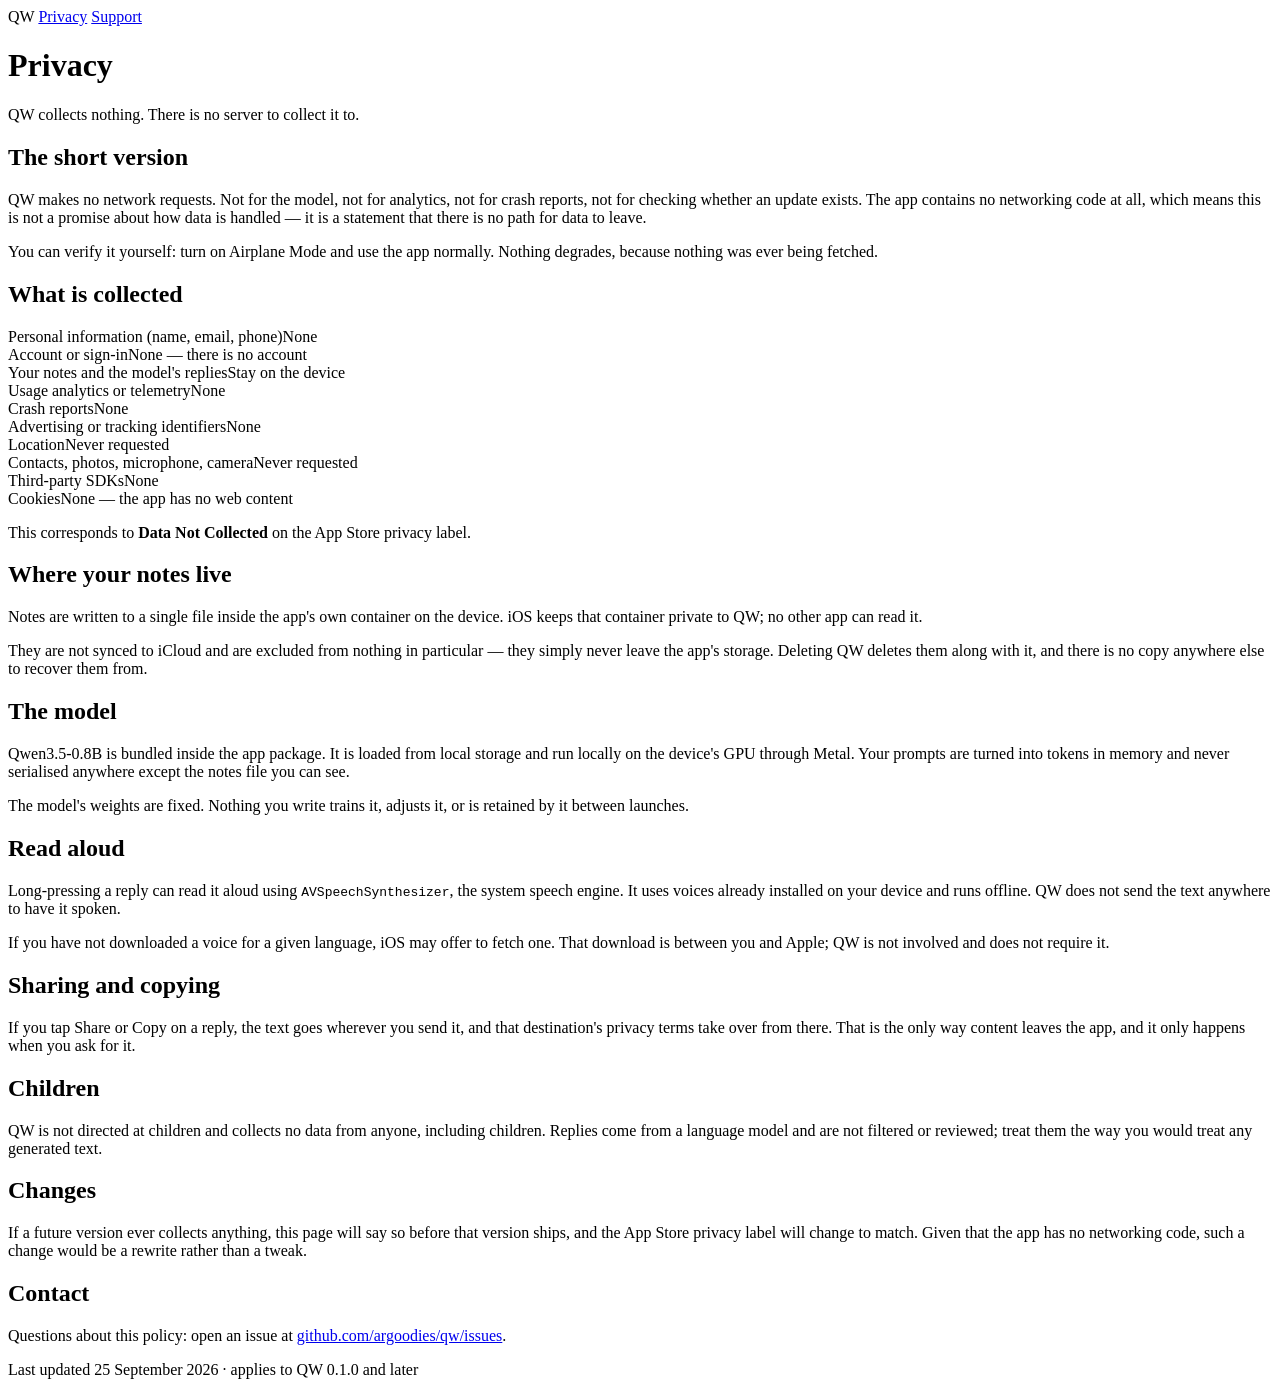
==== site/public/privacy.html @ 17db0c7e "Add the public site: landing, privacy, support The App Store needs a privacy policy and a support pa" ====
<!doctype html>
<html lang="en">
<meta charset="utf-8">
<meta name="viewport" content="width=device-width, initial-scale=1, viewport-fit=cover">
<title>Privacy — QW</title>
<meta name="description" content="QW collects nothing. It makes no network requests, has no analytics, no accounts and no third-party SDKs.">
<link rel="stylesheet" href="/style.css">

<nav>
  <a class="mark" href="/" style="color:var(--ink);text-decoration:none">QW</a>
  <a href="/privacy.html" aria-current="page">Privacy</a>
  <a href="/support.html">Support</a>
</nav>

<main>
  <h1>Privacy</h1>
  <p class="lede">QW collects nothing. There is no server to collect it to.</p>

  <h2>The short version</h2>
  <p>QW makes no network requests. Not for the model, not for analytics, not for crash reports, not for checking whether an update exists. The app contains no networking code at all, which means this is not a promise about how data is handled — it is a statement that there is no path for data to leave.</p>
  <p>You can verify it yourself: turn on Airplane Mode and use the app normally. Nothing degrades, because nothing was ever being fetched.</p>

  <h2>What is collected</h2>
  <div class="ledger">
    <div><span>Personal information (name, email, phone)</span><span>None</span></div>
    <div><span>Account or sign-in</span><span>None — there is no account</span></div>
    <div><span>Your notes and the model's replies</span><span>Stay on the device</span></div>
    <div><span>Usage analytics or telemetry</span><span>None</span></div>
    <div><span>Crash reports</span><span>None</span></div>
    <div><span>Advertising or tracking identifiers</span><span>None</span></div>
    <div><span>Location</span><span>Never requested</span></div>
    <div><span>Contacts, photos, microphone, camera</span><span>Never requested</span></div>
    <div><span>Third-party SDKs</span><span>None</span></div>
    <div><span>Cookies</span><span>None — the app has no web content</span></div>
  </div>
  <p>This corresponds to <strong>Data Not Collected</strong> on the App Store privacy label.</p>

  <h2>Where your notes live</h2>
  <p>Notes are written to a single file inside the app's own container on the device. iOS keeps that container private to QW; no other app can read it.</p>
  <p>They are not synced to iCloud and are excluded from nothing in particular — they simply never leave the app's storage. Deleting QW deletes them along with it, and there is no copy anywhere else to recover them from.</p>

  <h2>The model</h2>
  <p>Qwen3.5&#8209;0.8B is bundled inside the app package. It is loaded from local storage and run locally on the device's GPU through Metal. Your prompts are turned into tokens in memory and never serialised anywhere except the notes file you can see.</p>
  <p>The model's weights are fixed. Nothing you write trains it, adjusts it, or is retained by it between launches.</p>

  <h2>Read aloud</h2>
  <p>Long-pressing a reply can read it aloud using <code>AVSpeechSynthesizer</code>, the system speech engine. It uses voices already installed on your device and runs offline. QW does not send the text anywhere to have it spoken.</p>
  <p>If you have not downloaded a voice for a given language, iOS may offer to fetch one. That download is between you and Apple; QW is not involved and does not require it.</p>

  <h2>Sharing and copying</h2>
  <p>If you tap Share or Copy on a reply, the text goes wherever you send it, and that destination's privacy terms take over from there. That is the only way content leaves the app, and it only happens when you ask for it.</p>

  <h2>Children</h2>
  <p>QW is not directed at children and collects no data from anyone, including children. Replies come from a language model and are not filtered or reviewed; treat them the way you would treat any generated text.</p>

  <h2>Changes</h2>
  <p>If a future version ever collects anything, this page will say so before that version ships, and the App Store privacy label will change to match. Given that the app has no networking code, such a change would be a rewrite rather than a tweak.</p>

  <h2>Contact</h2>
  <p>Questions about this policy: open an issue at <a href="https://github.com/argoodies/qw/issues">github.com/argoodies/qw/issues</a>.</p>

  <p class="stamp">Last updated 25 September 2026 · applies to QW 0.1.0 and later</p>
</main>
</html>
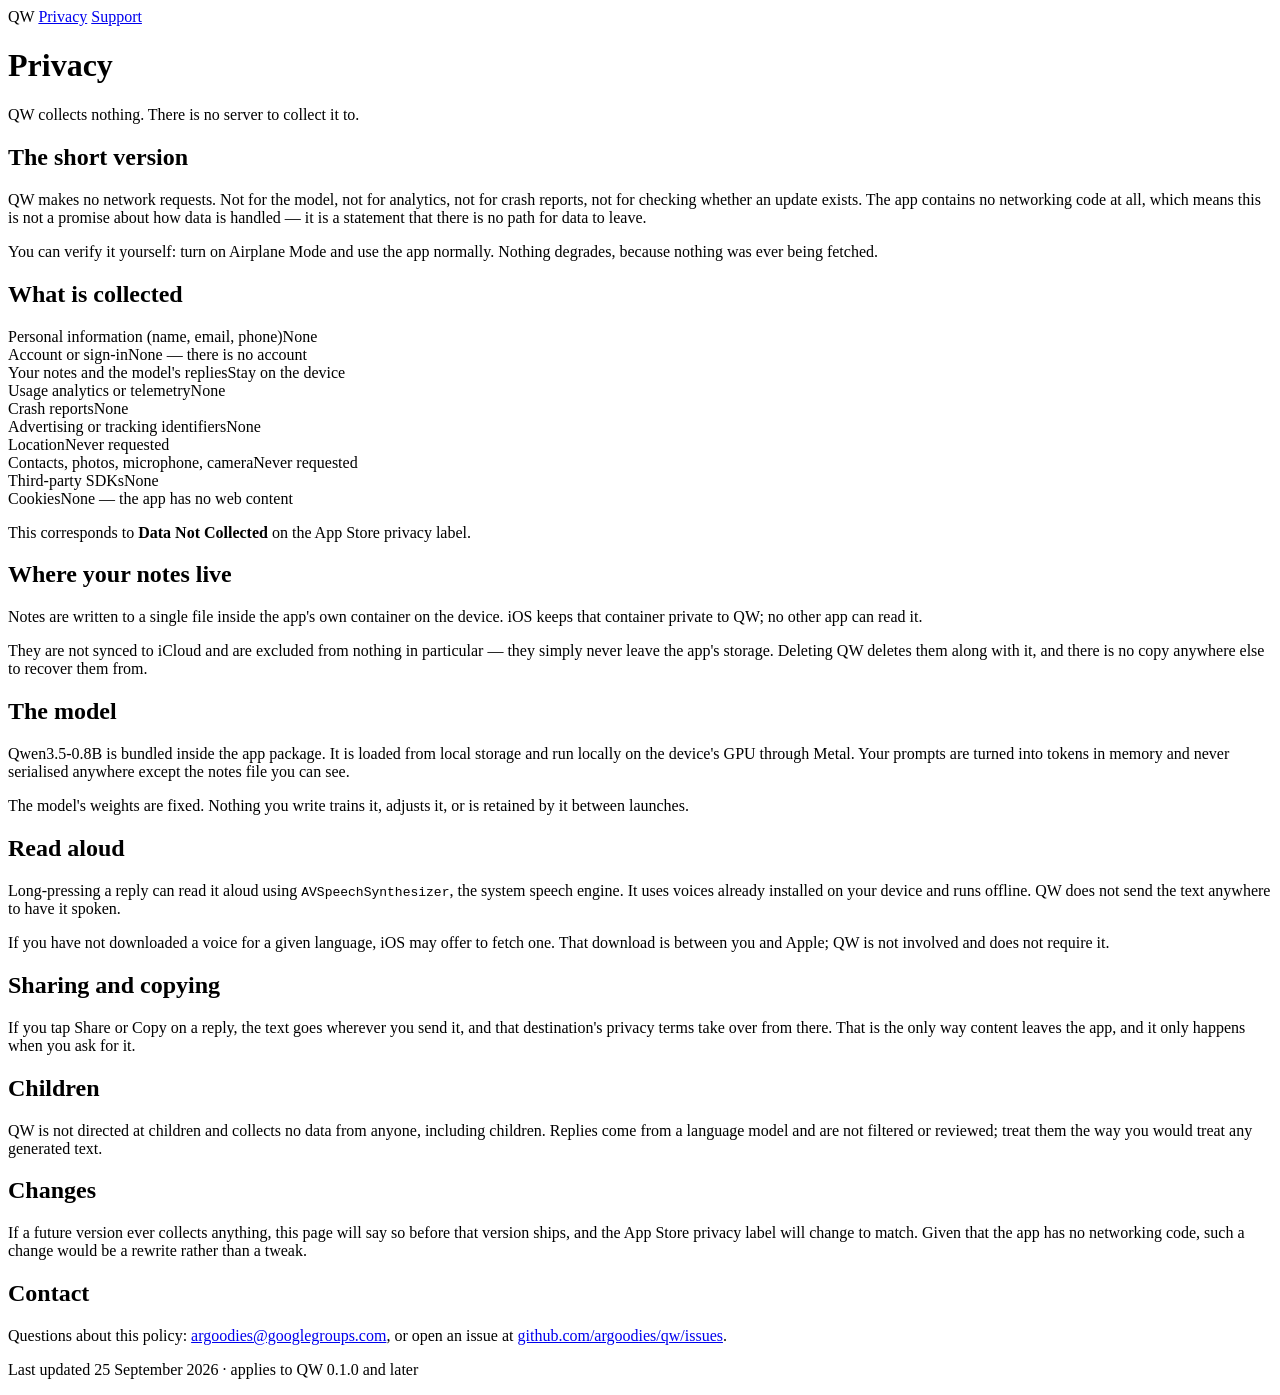
==== commit a6ad702b: "Use the shared contact address on the public pages argoodies@googlegroups.com is the address the oth" ====
--- a/site/public/privacy.html
+++ b/site/public/privacy.html
@@ -57,7 +57,7 @@
   <p>If a future version ever collects anything, this page will say so before that version ships, and the App Store privacy label will change to match. Given that the app has no networking code, such a change would be a rewrite rather than a tweak.</p>
 
   <h2>Contact</h2>
-  <p>Questions about this policy: open an issue at <a href="https://github.com/argoodies/qw/issues">github.com/argoodies/qw/issues</a>.</p>
+  <p>Questions about this policy: <a href="mailto:argoodies@googlegroups.com">argoodies@googlegroups.com</a>, or open an issue at <a href="https://github.com/argoodies/qw/issues">github.com/argoodies/qw/issues</a>.</p>
 
   <p class="stamp">Last updated 25 September 2026 · applies to QW 0.1.0 and later</p>
 </main>
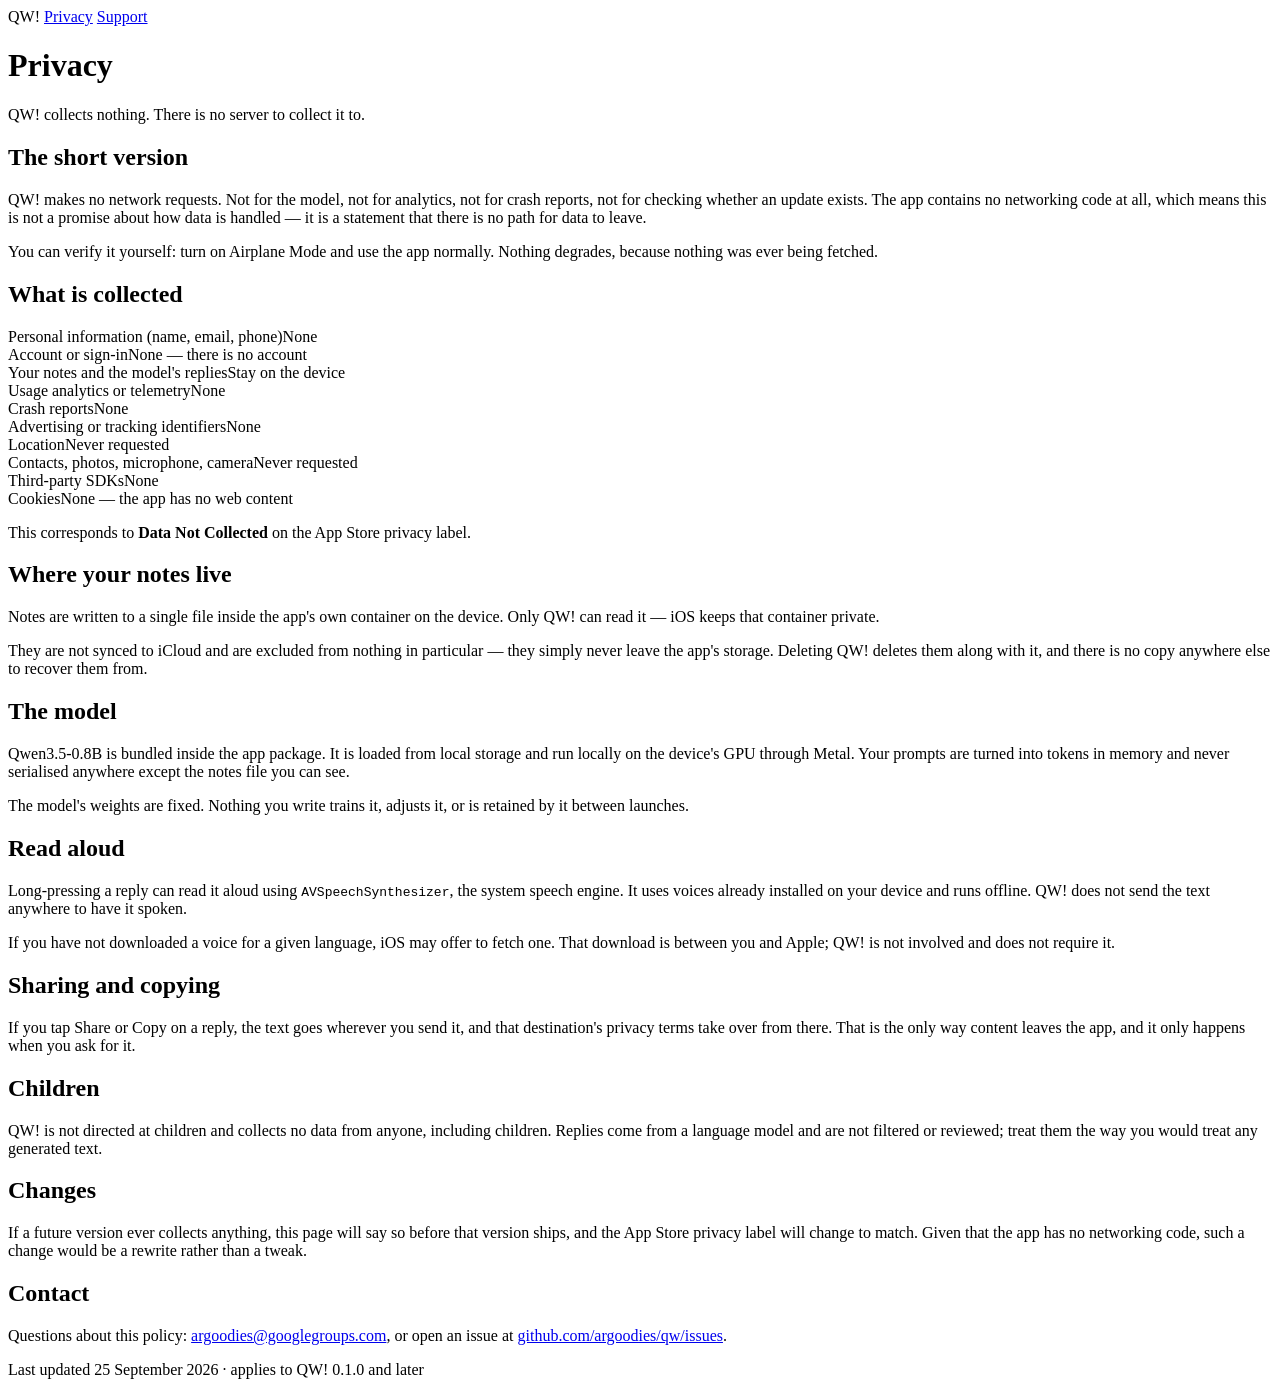
==== commit 40e8d68d: "Rename to QW! everywhere it is shown The App Store listing already said QW! while the home screen ic" ====
--- a/site/public/privacy.html
+++ b/site/public/privacy.html
@@ -2,22 +2,22 @@
 <html lang="en">
 <meta charset="utf-8">
 <meta name="viewport" content="width=device-width, initial-scale=1, viewport-fit=cover">
-<title>Privacy — QW</title>
-<meta name="description" content="QW collects nothing. It makes no network requests, has no analytics, no accounts and no third-party SDKs.">
+<title>Privacy — QW!</title>
+<meta name="description" content="QW! collects nothing. It makes no network requests, has no analytics, no accounts and no third-party SDKs.">
 <link rel="stylesheet" href="/style.css">
 
 <nav>
-  <a class="mark" href="/" style="color:var(--ink);text-decoration:none">QW</a>
+  <a class="mark" href="/" style="color:var(--ink);text-decoration:none">QW!</a>
   <a href="/privacy.html" aria-current="page">Privacy</a>
   <a href="/support.html">Support</a>
 </nav>
 
 <main>
   <h1>Privacy</h1>
-  <p class="lede">QW collects nothing. There is no server to collect it to.</p>
+  <p class="lede">QW! collects nothing. There is no server to collect it to.</p>
 
   <h2>The short version</h2>
-  <p>QW makes no network requests. Not for the model, not for analytics, not for crash reports, not for checking whether an update exists. The app contains no networking code at all, which means this is not a promise about how data is handled — it is a statement that there is no path for data to leave.</p>
+  <p>QW! makes no network requests. Not for the model, not for analytics, not for crash reports, not for checking whether an update exists. The app contains no networking code at all, which means this is not a promise about how data is handled — it is a statement that there is no path for data to leave.</p>
   <p>You can verify it yourself: turn on Airplane Mode and use the app normally. Nothing degrades, because nothing was ever being fetched.</p>
 
   <h2>What is collected</h2>
@@ -36,22 +36,22 @@
   <p>This corresponds to <strong>Data Not Collected</strong> on the App Store privacy label.</p>
 
   <h2>Where your notes live</h2>
-  <p>Notes are written to a single file inside the app's own container on the device. iOS keeps that container private to QW; no other app can read it.</p>
-  <p>They are not synced to iCloud and are excluded from nothing in particular — they simply never leave the app's storage. Deleting QW deletes them along with it, and there is no copy anywhere else to recover them from.</p>
+  <p>Notes are written to a single file inside the app's own container on the device. Only QW! can read it — iOS keeps that container private.</p>
+  <p>They are not synced to iCloud and are excluded from nothing in particular — they simply never leave the app's storage. Deleting QW! deletes them along with it, and there is no copy anywhere else to recover them from.</p>
 
   <h2>The model</h2>
   <p>Qwen3.5&#8209;0.8B is bundled inside the app package. It is loaded from local storage and run locally on the device's GPU through Metal. Your prompts are turned into tokens in memory and never serialised anywhere except the notes file you can see.</p>
   <p>The model's weights are fixed. Nothing you write trains it, adjusts it, or is retained by it between launches.</p>
 
   <h2>Read aloud</h2>
-  <p>Long-pressing a reply can read it aloud using <code>AVSpeechSynthesizer</code>, the system speech engine. It uses voices already installed on your device and runs offline. QW does not send the text anywhere to have it spoken.</p>
-  <p>If you have not downloaded a voice for a given language, iOS may offer to fetch one. That download is between you and Apple; QW is not involved and does not require it.</p>
+  <p>Long-pressing a reply can read it aloud using <code>AVSpeechSynthesizer</code>, the system speech engine. It uses voices already installed on your device and runs offline. QW! does not send the text anywhere to have it spoken.</p>
+  <p>If you have not downloaded a voice for a given language, iOS may offer to fetch one. That download is between you and Apple; QW! is not involved and does not require it.</p>
 
   <h2>Sharing and copying</h2>
   <p>If you tap Share or Copy on a reply, the text goes wherever you send it, and that destination's privacy terms take over from there. That is the only way content leaves the app, and it only happens when you ask for it.</p>
 
   <h2>Children</h2>
-  <p>QW is not directed at children and collects no data from anyone, including children. Replies come from a language model and are not filtered or reviewed; treat them the way you would treat any generated text.</p>
+  <p>QW! is not directed at children and collects no data from anyone, including children. Replies come from a language model and are not filtered or reviewed; treat them the way you would treat any generated text.</p>
 
   <h2>Changes</h2>
   <p>If a future version ever collects anything, this page will say so before that version ships, and the App Store privacy label will change to match. Given that the app has no networking code, such a change would be a rewrite rather than a tweak.</p>
@@ -59,6 +59,6 @@
   <h2>Contact</h2>
   <p>Questions about this policy: <a href="mailto:argoodies@googlegroups.com">argoodies@googlegroups.com</a>, or open an issue at <a href="https://github.com/argoodies/qw/issues">github.com/argoodies/qw/issues</a>.</p>
 
-  <p class="stamp">Last updated 25 September 2026 · applies to QW 0.1.0 and later</p>
+  <p class="stamp">Last updated 25 September 2026 · applies to QW! 0.1.0 and later</p>
 </main>
 </html>
